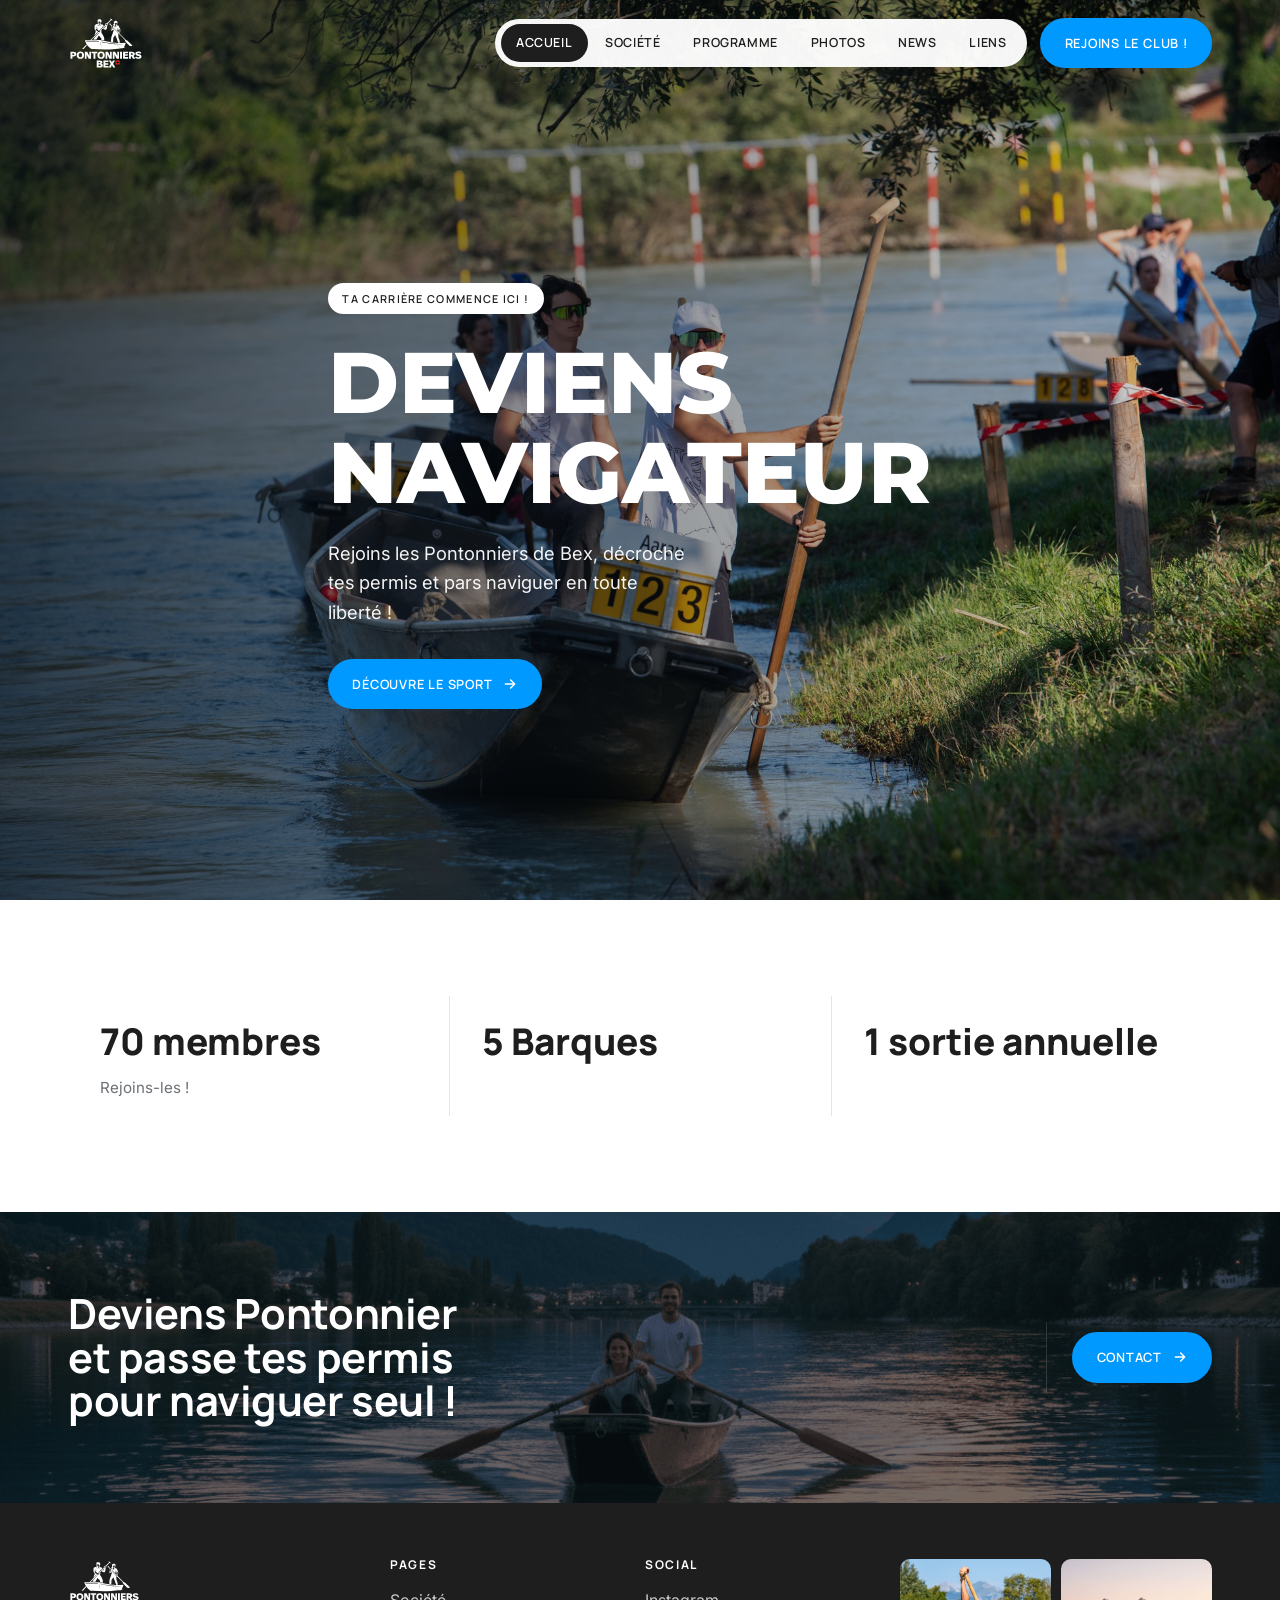
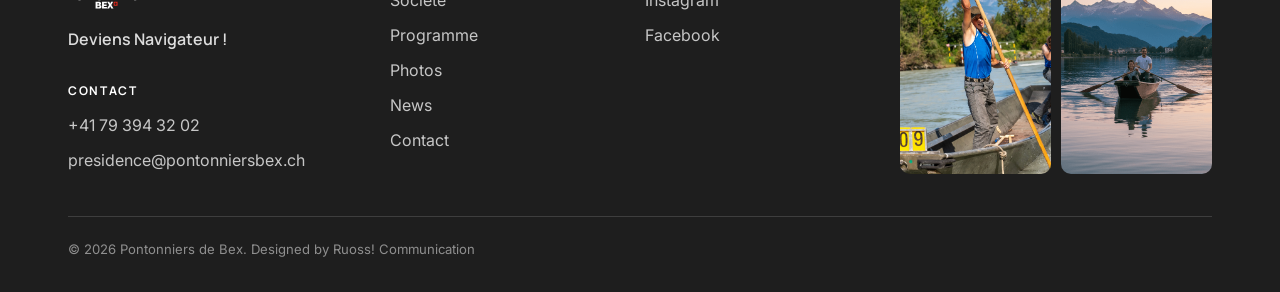
==== index.html @ 177a1d55 "Site Pontonniers de Bex — reconstruction du Framer en HTML/CSS/JS vanilla Reconstruction fidèle (nav" ====
<!DOCTYPE html>
<html lang="fr">
<head>
<meta charset="UTF-8">
<meta name="viewport" content="width=device-width, initial-scale=1.0">
<title>Pontonniers de Bex | Club de pontonnage, Chablais vaudois</title>
<meta name="description" content="Rejoins les Pontonniers de Bex : formation de jeunes navigateurs, permis de navigation et sorties en barque sur le Rhône, dans le Chablais vaudois. Club fondé en 1899.">
<link rel="canonical" href="https://pontonniersbex.ch/">
<meta property="og:title" content="Pontonniers de Bex">
<meta property="og:description" content="Deviens Navigateur ! Rejoins les Pontonniers de Bex, décroche tes permis et pars naviguer en toute liberté.">
<meta property="og:type" content="website">
<meta property="og:url" content="https://pontonniersbex.ch/">
<meta property="og:image" content="https://pontonniersbex.ch/assets/img/hero.jpg">
<link rel="icon" type="image/svg+xml" href="assets/img/logo.svg">
<link rel="preconnect" href="https://fonts.googleapis.com">
<link rel="preconnect" href="https://fonts.gstatic.com" crossorigin>
<link href="https://fonts.googleapis.com/css2?family=Inter:wght@400;500;600&family=Manrope:wght@500;600;700;800&family=Montserrat:wght@700;800;900&display=swap" rel="stylesheet">
<link rel="stylesheet" href="css/style.css">
</head>
<body class="home">

<header class="nav">
  <div class="container nav__inner">
    <a class="nav__logo" href="./" aria-label="Pontonniers de Bex, accueil">
      <img class="logo-d" src="assets/img/logo.svg" alt="Pontonniers de Bex">
      <img class="logo-w" src="assets/img/logo-white.svg" alt="Pontonniers de Bex">
    </a>
    <div class="nav__right">
      <nav class="nav__pill" id="menu">
        <a href="./" class="active">Accueil</a>
        <a href="societe">Société</a>
        <a href="programme">Programme</a>
        <a href="photos">Photos</a>
        <a href="news">News</a>
        <a href="liens">Liens</a>
        <a href="contact" class="pill-cta">Rejoins le Club !</a>
      </nav>
      <a href="contact" class="btn nav__cta-btn">Rejoins le Club !</a>
      <button class="nav__burger" id="burger" aria-label="Menu"><span></span><span></span><span></span></button>
    </div>
  </div>
</header>

<!-- HERO -->
<section class="hero">
  <div class="hero__bg"><img src="assets/img/hero.jpg" alt="Pontonniers de Bex en barque sur le Rhône"></div>
  <div class="container hero__inner">
    <span class="eyebrow eyebrow--pill">Ta carrière commence ici !</span>
    <h1 class="t-mont">Deviens Navigateur</h1>
    <p>Rejoins les Pontonniers de Bex, décroche tes permis et pars naviguer en toute liberté !</p>
    <a href="societe" class="btn">Découvre le sport
      <svg viewBox="0 0 24 24" fill="none" stroke="currentColor" stroke-width="2.2" stroke-linecap="round" stroke-linejoin="round"><path d="M5 12h14M13 6l6 6-6 6"/></svg>
    </a>
  </div>
</section>

<!-- STATS -->
<section class="section">
  <div class="container">
    <div class="stats__grid reveal">
      <div class="stat"><div class="stat__big">70 membres</div><div class="stat__sub">Rejoins-les !</div></div>
      <div class="stat"><div class="stat__big">5 Barques</div></div>
      <div class="stat"><div class="stat__big">1 sortie annuelle</div></div>
    </div>
  </div>
</section>

<!-- CTA -->
<section class="cta">
  <div class="cta__bg"><img src="assets/img/boat-sunset.jpg" alt=""></div>
  <div class="container cta__inner">
    <h2 class="cta__title reveal">Deviens Pontonnier et passe tes permis pour naviguer seul !</h2>
    <div class="cta__right reveal">
      <span class="cta__divider"></span>
      <a href="contact" class="btn">Contact
        <svg viewBox="0 0 24 24" fill="none" stroke="currentColor" stroke-width="2.2" stroke-linecap="round" stroke-linejoin="round"><path d="M5 12h14M13 6l6 6-6 6"/></svg>
      </a>
    </div>
  </div>
</section>

<!-- FOOTER -->
<footer class="footer">
  <div class="container">
    <div class="footer__top">
      <div class="footer__brand">
        <img src="assets/img/logo-white.svg" alt="Pontonniers de Bex">
        <p class="nav-tagline">Deviens Navigateur !</p>
        <div class="footer__contact">
          <h4>Contact</h4>
          <ul>
            <li><a href="tel:+41793943202">+41 79 394 32 02</a></li>
            <li><a href="mailto:presidence@pontonniersbex.ch">presidence@pontonniersbex.ch</a></li>
          </ul>
        </div>
      </div>
      <div>
        <h4>Pages</h4>
        <ul>
          <li><a href="societe">Société</a></li>
          <li><a href="programme">Programme</a></li>
          <li><a href="photos">Photos</a></li>
          <li><a href="news">News</a></li>
          <li><a href="contact">Contact</a></li>
        </ul>
      </div>
      <div>
        <h4>Social</h4>
        <ul>
          <li><a href="https://instagram.com" target="_blank" rel="noopener">Instagram</a></li>
          <li><a href="https://facebook.com" target="_blank" rel="noopener">Facebook</a></li>
        </ul>
      </div>
      <div class="footer__imgs">
        <img src="assets/img/boat-teal.jpg" alt="Barque sur une eau turquoise">
        <img src="assets/img/boat-sunset.jpg" alt="Barque au coucher de soleil">
      </div>
    </div>
    <div class="footer__bottom">© 2026 Pontonniers de Bex. Designed by Ruoss! Communication</div>
  </div>
</footer>

<script src="js/main.js"></script>
</body>
</html>
---- css/style.css ----
/* ===========================================================
   Pontonniers de Bex — style.css
   Reconstruction fidèle du site Framer. Vanilla, sans build.
   Designed by Ruoss! Communication
   =========================================================== */

:root {
  --blue:    #0099FF;   /* accent principal */
  --blue-d:  #0086E0;
  --ink:     #1E1E1E;   /* texte / sections sombres */
  --red:     #DA291C;   /* croix suisse (logo) */
  --white:   #FFFFFF;
  --muted:   #6B7075;
  --line:    rgba(0,0,0,.10);
  --line-d:  rgba(255,255,255,.14);

  --maxw: 1240px;
  --pad: clamp(1.25rem, 4vw, 3rem);
  --nav-h: 92px;
  --radius: 16px;
  --shadow: 0 12px 40px rgba(0,0,0,.10);

  --f-mont:  "Montserrat", system-ui, sans-serif;  /* titres punchy (uppercase) */
  --f-man:   "Manrope", system-ui, sans-serif;     /* titres doux, nav, boutons */
  --f-inter: "Inter", system-ui, sans-serif;       /* corps */
}

* { margin: 0; padding: 0; box-sizing: border-box; }
html { scroll-behavior: smooth; -webkit-text-size-adjust: 100%; }
body {
  font-family: var(--f-inter);
  color: var(--ink);
  background: var(--white);
  line-height: 1.6;
  font-size: 16px;
  overflow-x: hidden;
}
img { max-width: 100%; display: block; }
a { color: inherit; text-decoration: none; }

.container { max-width: var(--maxw); margin: 0 auto; padding-inline: var(--pad); }
.section { padding-block: clamp(3rem, 8vw, 6rem); }

/* titres */
h1, h2, h3, h4 { line-height: 1.05; letter-spacing: -.01em; text-wrap: balance; }
.t-mont { font-family: var(--f-mont); font-weight: 800; text-transform: uppercase; letter-spacing: 0; }
.t-man  { font-family: var(--f-man);  font-weight: 800; }

.eyebrow {
  font-family: var(--f-man); font-weight: 600; text-transform: uppercase;
  letter-spacing: .14em; font-size: .72rem; color: var(--muted); margin-bottom: 1rem;
}
.eyebrow--pill {
  display: inline-block; background: var(--white); color: var(--ink);
  padding: .45rem .9rem; border-radius: 999px; margin-bottom: 1.4rem;
  font-size: .68rem; letter-spacing: .12em;
}

/* ---------- Boutons ---------- */
.btn {
  display: inline-flex; align-items: center; gap: .6rem;
  font-family: var(--f-man); font-weight: 600; font-size: .8rem;
  text-transform: uppercase; letter-spacing: .06em;
  padding: .8rem 1.4rem; border-radius: 999px;
  background: var(--blue); color: var(--white); border: 2px solid var(--blue);
  cursor: pointer; transition: background .2s ease, border-color .2s ease, transform .2s ease, color .2s ease;
}
.btn:hover { background: var(--blue-d); border-color: var(--blue-d); transform: translateY(-2px); }
.btn svg { width: 16px; height: 16px; }
.btn--ghost { background: transparent; border-color: var(--white); color: var(--white); }
.btn--ghost:hover { background: var(--white); color: var(--ink); border-color: var(--white); }
.btn--dark { background: var(--ink); border-color: var(--ink); }
.btn--dark:hover { background: #000; border-color: #000; }

/* ---------- Nav ---------- */
.nav {
  position: fixed; top: 0; left: 0; right: 0; z-index: 100;
  padding: 1rem 0; transition: background .3s ease, box-shadow .3s ease, padding .3s ease;
}
.nav.scrolled { background: var(--white); box-shadow: 0 1px 0 var(--line); padding: .55rem 0; }
.nav__inner { display: flex; align-items: center; justify-content: space-between; gap: 1.5rem; }
.nav__logo { display: block; }
.nav__logo img { height: 54px; width: auto; transition: height .3s ease; }
.nav.scrolled .nav__logo img { height: 44px; }
.nav__logo .logo-w { display: none; }
body.home .nav__logo .logo-d { display: none; }
body.home .nav__logo .logo-w { display: block; }
body.home .nav.scrolled .nav__logo .logo-d { display: block; }
body.home .nav.scrolled .nav__logo .logo-w { display: none; }

.nav__right { display: flex; align-items: center; gap: .8rem; }
.nav__pill {
  display: flex; align-items: center; gap: .15rem;
  background: rgba(255,255,255,.96); border-radius: 999px; padding: .35rem;
}
.nav.scrolled .nav__pill { background: transparent; }
.nav__pill a {
  font-family: var(--f-man); font-weight: 600; font-size: .78rem;
  text-transform: uppercase; letter-spacing: .05em; color: var(--ink);
  padding: .55rem .95rem; border-radius: 999px; transition: background .2s, color .2s;
}
.nav__pill a:hover { color: var(--blue); }
.nav__pill a.active { background: var(--ink); color: var(--white); }
.nav__pill a.active:hover { color: var(--white); }
.nav__pill .pill-cta { display: none; }

.nav__burger {
  display: none; background: none; border: none; cursor: pointer;
  width: 44px; height: 44px; flex-direction: column; gap: 5px; align-items: center; justify-content: center;
}
.nav__burger span { width: 24px; height: 2px; background: var(--ink); transition: .3s; }
body.home .nav:not(.scrolled) .nav__burger span { background: var(--white); }
.nav__burger.open span:nth-child(1) { transform: translateY(7px) rotate(45deg); }
.nav__burger.open span:nth-child(2) { opacity: 0; }
.nav__burger.open span:nth-child(3) { transform: translateY(-7px) rotate(-45deg); }

@media (max-width: 940px) {
  .nav__pill {
    position: fixed; inset: 0 0 0 auto; width: min(330px, 82vw); border-radius: 0;
    background: var(--white); flex-direction: column; align-items: flex-start;
    gap: .4rem; padding: 6rem 1.6rem 2rem; transform: translateX(100%);
    transition: transform .35s cubic-bezier(.4,0,.2,1); box-shadow: var(--shadow);
  }
  .nav__pill.open { transform: translateX(0); }
  .nav__pill a { font-size: 1rem; width: 100%; }
  .nav__pill .pill-cta { display: inline-block; background: var(--blue); color: #fff; margin-top: .6rem; }
  .nav__pill .pill-cta:hover { color: #fff; }
  .nav__cta-btn { display: none !important; }
  .nav__burger { display: flex; }
}

/* ---------- Hero (home) ---------- */
.hero { position: relative; min-height: 100vh; display: flex; align-items: center; color: var(--white); overflow: hidden; }
.hero__bg { position: absolute; inset: 0; z-index: -2; }
.hero__bg img { width: 100%; height: 100%; object-fit: cover; }
.hero::after { content:""; position:absolute; inset:0; z-index:-1;
  background: linear-gradient(90deg, rgba(8,16,22,.72) 0%, rgba(8,16,22,.45) 45%, rgba(8,16,22,.15) 100%); }
.hero__inner { padding-top: var(--nav-h); max-width: 720px; }
.hero h1 { font-size: clamp(2.6rem, 7vw, 5.4rem); }
.hero p { font-family: var(--f-inter); font-size: clamp(1rem, 1.8vw, 1.15rem); max-width: 30ch; margin: 1.3rem 0 2rem; opacity: .95; }

/* ---------- Page hero ---------- */
.pagehero--plain { padding-top: calc(var(--nav-h) + 1.5rem); padding-bottom: clamp(1.5rem, 4vw, 2.5rem); }
.pagehero--plain h1 { font-size: clamp(2rem, 5.5vw, 3.6rem); }
.pagehero--plain .lead { color: var(--muted); margin-top: 1rem; max-width: 60ch; font-size: 1.05rem; }

.pagehero--img {
  position: relative; margin-top: var(--nav-h); min-height: 56vh;
  display: flex; align-items: center; color: var(--white); overflow: hidden;
  padding-block: clamp(2.5rem, 6vw, 4.5rem);
}
.pagehero--img .pagehero__bg { position: absolute; inset: 0; z-index: -2; }
.pagehero--img .pagehero__bg img { width: 100%; height: 100%; object-fit: cover; }
.pagehero--img::after { content:""; position:absolute; inset:0; z-index:-1;
  background: linear-gradient(90deg, rgba(8,16,22,.75), rgba(8,16,22,.35)); }
.pagehero--img h1 { font-size: clamp(2rem, 6vw, 4rem); }
.pagehero--img .lead { max-width: 46ch; margin-top: 1.1rem; opacity: .95; font-size: 1.05rem; }

/* ---------- Stats ---------- */
.stats__grid { display: grid; grid-template-columns: repeat(3, 1fr); }
.stat { padding: 1rem 2rem; }
.stat + .stat { border-left: 1px solid var(--line); }
.stat__big { font-family: var(--f-man); font-weight: 800; font-size: clamp(1.6rem, 3vw, 2.3rem); color: var(--ink); }
.stat__sub { color: var(--muted); margin-top: .3rem; font-size: .95rem; }
@media (max-width: 680px) {
  .stats__grid { grid-template-columns: 1fr; gap: 1.5rem; }
  .stat { padding: 1rem 0; } .stat + .stat { border-left: 0; border-top: 1px solid var(--line); padding-top: 1.5rem; }
}

/* ---------- Prose ---------- */
.prose { max-width: 900px; }
.prose p { color: #333; margin-bottom: 1rem; font-size: 1.05rem; }

/* ---------- CTA band ---------- */
.cta { position: relative; color: var(--white); overflow: hidden; }
.cta__bg { position: absolute; inset: 0; z-index: -2; }
.cta__bg img { width: 100%; height: 100%; object-fit: cover; }
.cta::after { content:""; position:absolute; inset:0; z-index:-1; background: rgba(8,16,22,.55); }
.cta__inner { display: flex; align-items: center; justify-content: space-between; gap: 2rem; padding-block: clamp(3rem, 7vw, 5rem); }
.cta__title { font-family: var(--f-man); font-weight: 700; font-size: clamp(1.6rem, 4vw, 2.6rem); max-width: 18ch; }
.cta__right { display: flex; align-items: center; gap: 1.6rem; flex: none; }
.cta__divider { width: 1px; height: 70px; background: var(--line-d); }
@media (max-width: 780px) {
  .cta__inner { flex-direction: column; align-items: flex-start; }
  .cta__divider { display: none; }
}

/* ---------- Galerie ---------- */
.gallery { display: grid; grid-template-columns: repeat(4, 1fr); gap: 10px; }
.gallery img { width: 100%; aspect-ratio: 1/1; object-fit: cover; border-radius: 6px; cursor: pointer; transition: filter .3s, transform .3s; }
.gallery img:hover { filter: brightness(1.05); transform: scale(1.01); }
@media (max-width: 900px) { .gallery { grid-template-columns: repeat(3, 1fr); } }
@media (max-width: 560px) { .gallery { grid-template-columns: repeat(2, 1fr); } }

.lightbox { position: fixed; inset: 0; z-index: 200; background: rgba(8,12,14,.95); display: none; align-items: center; justify-content: center; padding: 2rem; }
.lightbox.open { display: flex; }
.lightbox img { max-width: 92vw; max-height: 88vh; border-radius: 6px; object-fit: contain; }
.lightbox__close, .lightbox__nav {
  position: absolute; background: rgba(255,255,255,.12); border: none; color: #fff;
  width: 52px; height: 52px; border-radius: 50%; cursor: pointer; font-size: 1.6rem;
  display: flex; align-items: center; justify-content: center; transition: background .2s;
}
.lightbox__close:hover, .lightbox__nav:hover { background: rgba(255,255,255,.28); }
.lightbox__close { top: 1.2rem; right: 1.2rem; }
.lightbox__nav.prev { left: 1.2rem; top: 50%; transform: translateY(-50%); }
.lightbox__nav.next { right: 1.2rem; top: 50%; transform: translateY(-50%); }

/* ---------- Article (news) ---------- */
.article { max-width: 760px; margin: 0 auto; }
.article h2 { font-family: var(--f-man); font-weight: 700; font-size: clamp(1.4rem, 3vw, 1.9rem); margin: 2.4rem 0 .8rem; }
.article h3 { font-family: var(--f-man); font-weight: 700; font-size: 1.15rem; margin: 1.6rem 0 .4rem; }
.article p { color: #333; margin-bottom: 1rem; }
.article img { border-radius: var(--radius); margin: 1.6rem 0; }
.article ul { color: #333; margin: 0 0 1rem 1.2rem; } .article li { margin-bottom: .4rem; }
.article a { color: var(--blue); text-decoration: underline; word-break: break-word; }

/* ---------- Cartes liens / programme ---------- */
.cardgrid { display: grid; grid-template-columns: repeat(auto-fit, minmax(250px, 1fr)); gap: 1.2rem; }
.card { display: block; background: #fff; border: 1px solid var(--line); border-radius: var(--radius); padding: 1.8rem; transition: transform .25s, box-shadow .25s; }
a.card:hover { transform: translateY(-4px); box-shadow: var(--shadow); }
.card h3 { font-family: var(--f-man); font-weight: 700; font-size: 1.05rem; }
.card p { color: var(--muted); margin-top: .7rem; font-size: .95rem; }
.card .more { color: var(--blue); font-family: var(--f-man); font-weight: 600; font-size: .85rem; display: inline-flex; gap: .35rem; margin-top: 1.1rem; }

/* ---------- Contact ---------- */
.contact-rows { display: flex; flex-direction: column; gap: 1.1rem; margin-top: 1.5rem; }
.contact-rows .row { display: flex; align-items: center; gap: .9rem; font-size: 1.1rem; }
.contact-rows .row b { font-family: var(--f-man); min-width: 90px; }
.contact-rows svg { width: 22px; height: 22px; color: var(--blue); flex: none; }

/* ---------- Footer ---------- */
.footer { background: var(--ink); color: rgba(255,255,255,.75); padding-block: 3.5rem 2rem; }
.footer__top { display: grid; grid-template-columns: 1.3fr 1fr 1fr 1.4fr; gap: 2rem; }
.footer__brand img { height: 52px; margin-bottom: 1rem; }
.footer__brand .nav-tagline { color: rgba(255,255,255,.85); font-family: var(--f-man); font-weight: 600; }
.footer__contact { margin-top: 2rem; }
.footer h4 { font-family: var(--f-man); font-size: .75rem; text-transform: uppercase; letter-spacing: .14em; color: #fff; margin-bottom: 1rem; }
.footer ul { list-style: none; display: flex; flex-direction: column; gap: .6rem; }
.footer a:hover { color: #fff; }
.footer__imgs { display: grid; grid-template-columns: 1fr 1fr; gap: 10px; }
.footer__imgs img { border-radius: 10px; aspect-ratio: 3/4; object-fit: cover; height: 100%; }
.footer__bottom { margin-top: 2.6rem; padding-top: 1.4rem; border-top: 1px solid var(--line-d); font-size: .82rem; color: rgba(255,255,255,.5); }
@media (max-width: 900px) {
  .footer__top { grid-template-columns: 1fr 1fr; }
  .footer__imgs { grid-column: 1 / -1; max-width: 420px; }
}
@media (max-width: 560px) { .footer__top { grid-template-columns: 1fr; } }

/* ---------- Reveal ---------- */
.reveal { opacity: 0; transform: translateY(26px); transition: opacity .7s ease, transform .7s ease; }
.reveal.in { opacity: 1; transform: none; }
@media (prefers-reduced-motion: reduce) { .reveal { opacity: 1; transform: none; transition: none; } html { scroll-behavior: auto; } }
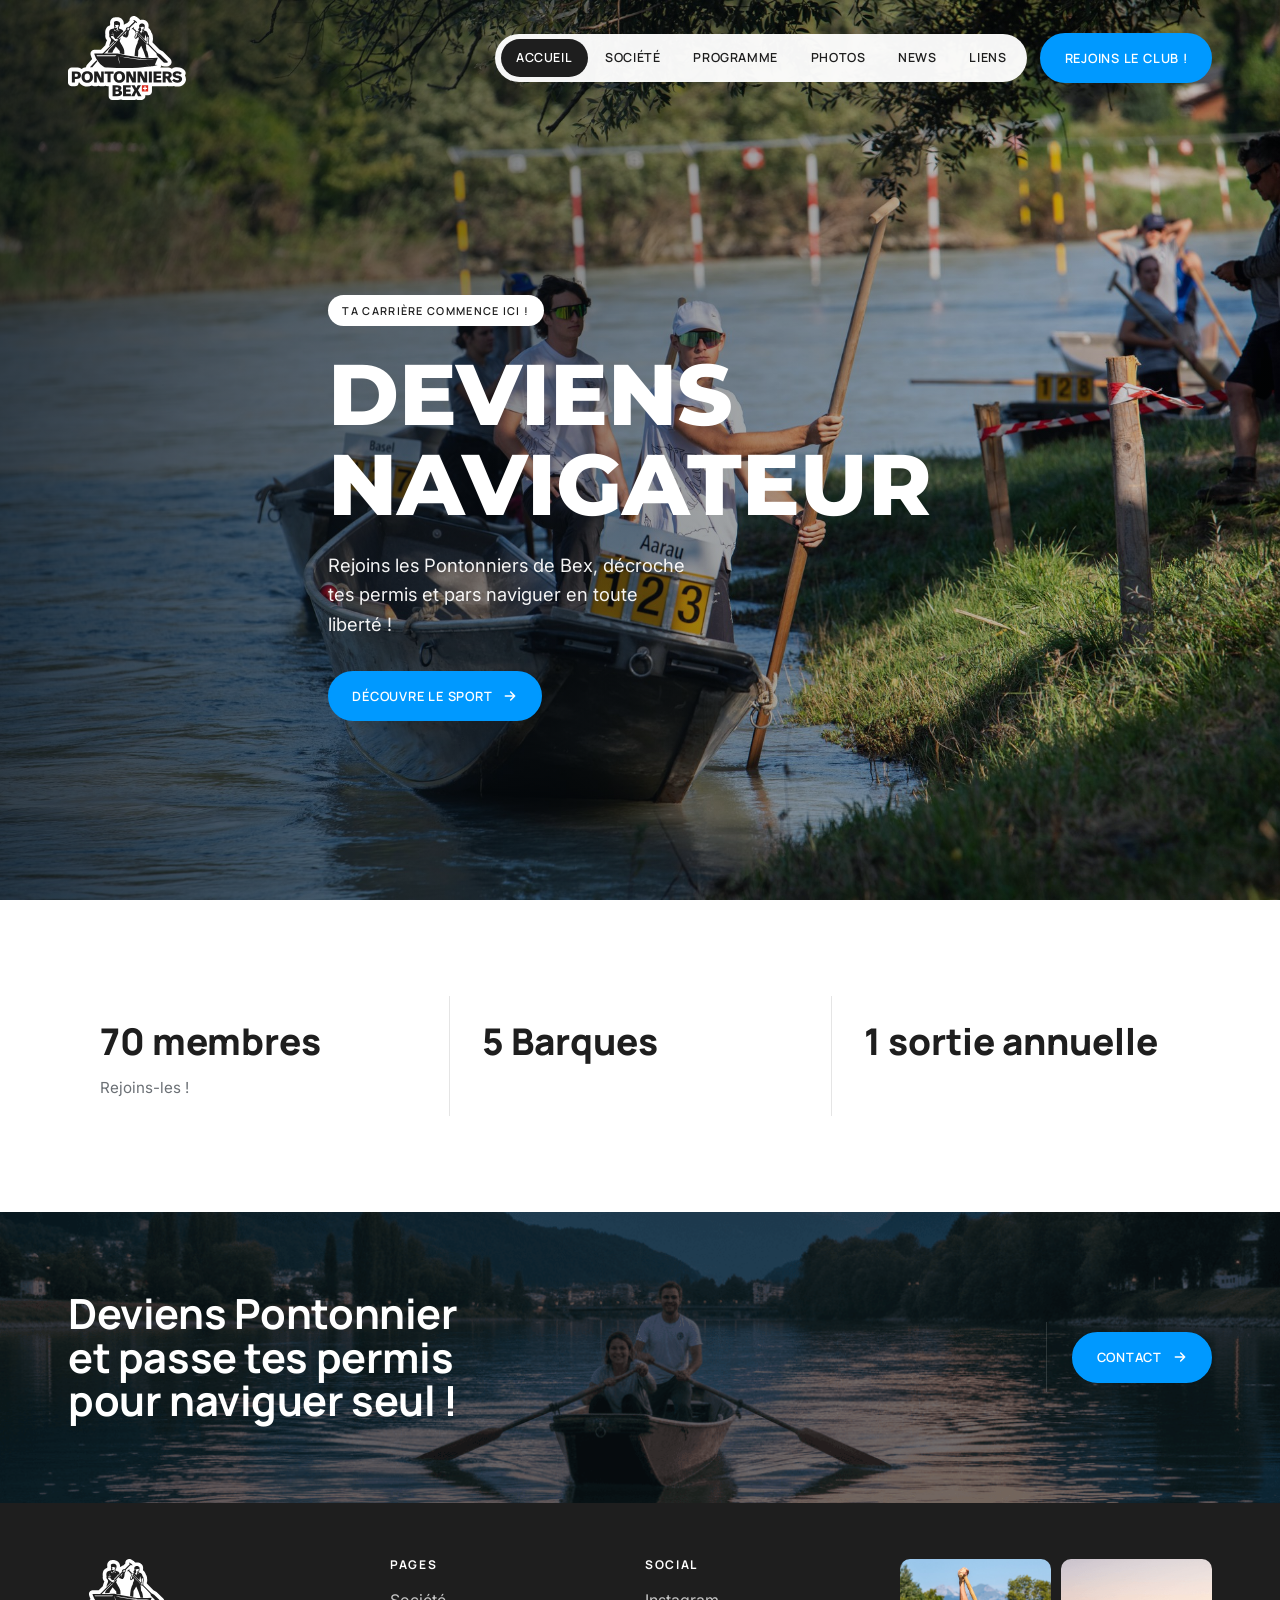
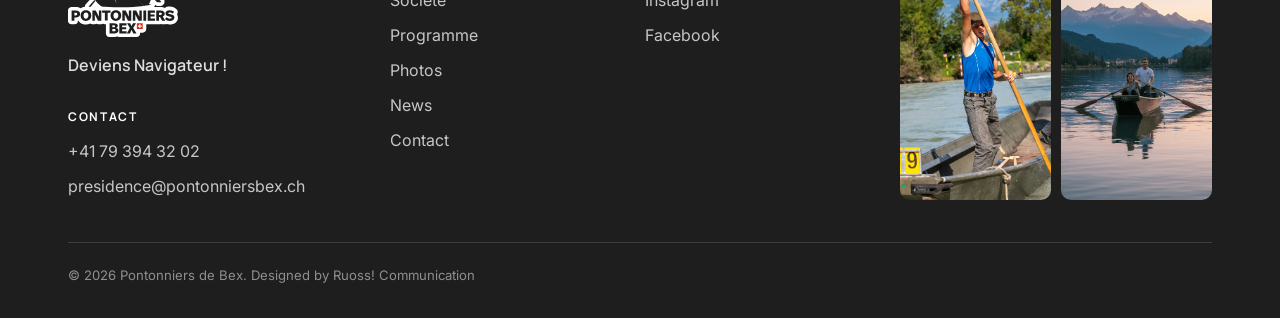
==== commit 478dc1c5: "Logos plus grands + vraies couleurs (nav 84px, footer 78px) Une seule version couleur du logo partou" ====
--- a/index.html
+++ b/index.html
@@ -22,8 +22,7 @@
 <header class="nav">
   <div class="container nav__inner">
     <a class="nav__logo" href="./" aria-label="Pontonniers de Bex, accueil">
-      <img class="logo-d" src="assets/img/logo.svg" alt="Pontonniers de Bex">
-      <img class="logo-w" src="assets/img/logo-white.svg" alt="Pontonniers de Bex">
+      <img src="assets/img/logo.svg" alt="Pontonniers de Bex">
     </a>
     <div class="nav__right">
       <nav class="nav__pill" id="menu">
@@ -84,7 +83,7 @@
   <div class="container">
     <div class="footer__top">
       <div class="footer__brand">
-        <img src="assets/img/logo-white.svg" alt="Pontonniers de Bex">
+        <img src="assets/img/logo.svg" alt="Pontonniers de Bex">
         <p class="nav-tagline">Deviens Navigateur !</p>
         <div class="footer__contact">
           <h4>Contact</h4>
--- a/css/style.css
+++ b/css/style.css
@@ -16,7 +16,7 @@
 
   --maxw: 1240px;
   --pad: clamp(1.25rem, 4vw, 3rem);
-  --nav-h: 92px;
+  --nav-h: 116px;
   --radius: 16px;
   --shadow: 0 12px 40px rgba(0,0,0,.10);
 
@@ -80,13 +80,8 @@
 .nav.scrolled { background: var(--white); box-shadow: 0 1px 0 var(--line); padding: .55rem 0; }
 .nav__inner { display: flex; align-items: center; justify-content: space-between; gap: 1.5rem; }
 .nav__logo { display: block; }
-.nav__logo img { height: 54px; width: auto; transition: height .3s ease; }
-.nav.scrolled .nav__logo img { height: 44px; }
-.nav__logo .logo-w { display: none; }
-body.home .nav__logo .logo-d { display: none; }
-body.home .nav__logo .logo-w { display: block; }
-body.home .nav.scrolled .nav__logo .logo-d { display: block; }
-body.home .nav.scrolled .nav__logo .logo-w { display: none; }
+.nav__logo img { height: 84px; width: auto; transition: height .3s ease; }
+.nav.scrolled .nav__logo img { height: 64px; }
 
 .nav__right { display: flex; align-items: center; gap: .8rem; }
 .nav__pill {
@@ -231,7 +226,7 @@
 /* ---------- Footer ---------- */
 .footer { background: var(--ink); color: rgba(255,255,255,.75); padding-block: 3.5rem 2rem; }
 .footer__top { display: grid; grid-template-columns: 1.3fr 1fr 1fr 1.4fr; gap: 2rem; }
-.footer__brand img { height: 52px; margin-bottom: 1rem; }
+.footer__brand img { height: 78px; margin-bottom: 1rem; }
 .footer__brand .nav-tagline { color: rgba(255,255,255,.85); font-family: var(--f-man); font-weight: 600; }
 .footer__contact { margin-top: 2rem; }
 .footer h4 { font-family: var(--f-man); font-size: .75rem; text-transform: uppercase; letter-spacing: .14em; color: #fff; margin-bottom: 1rem; }
